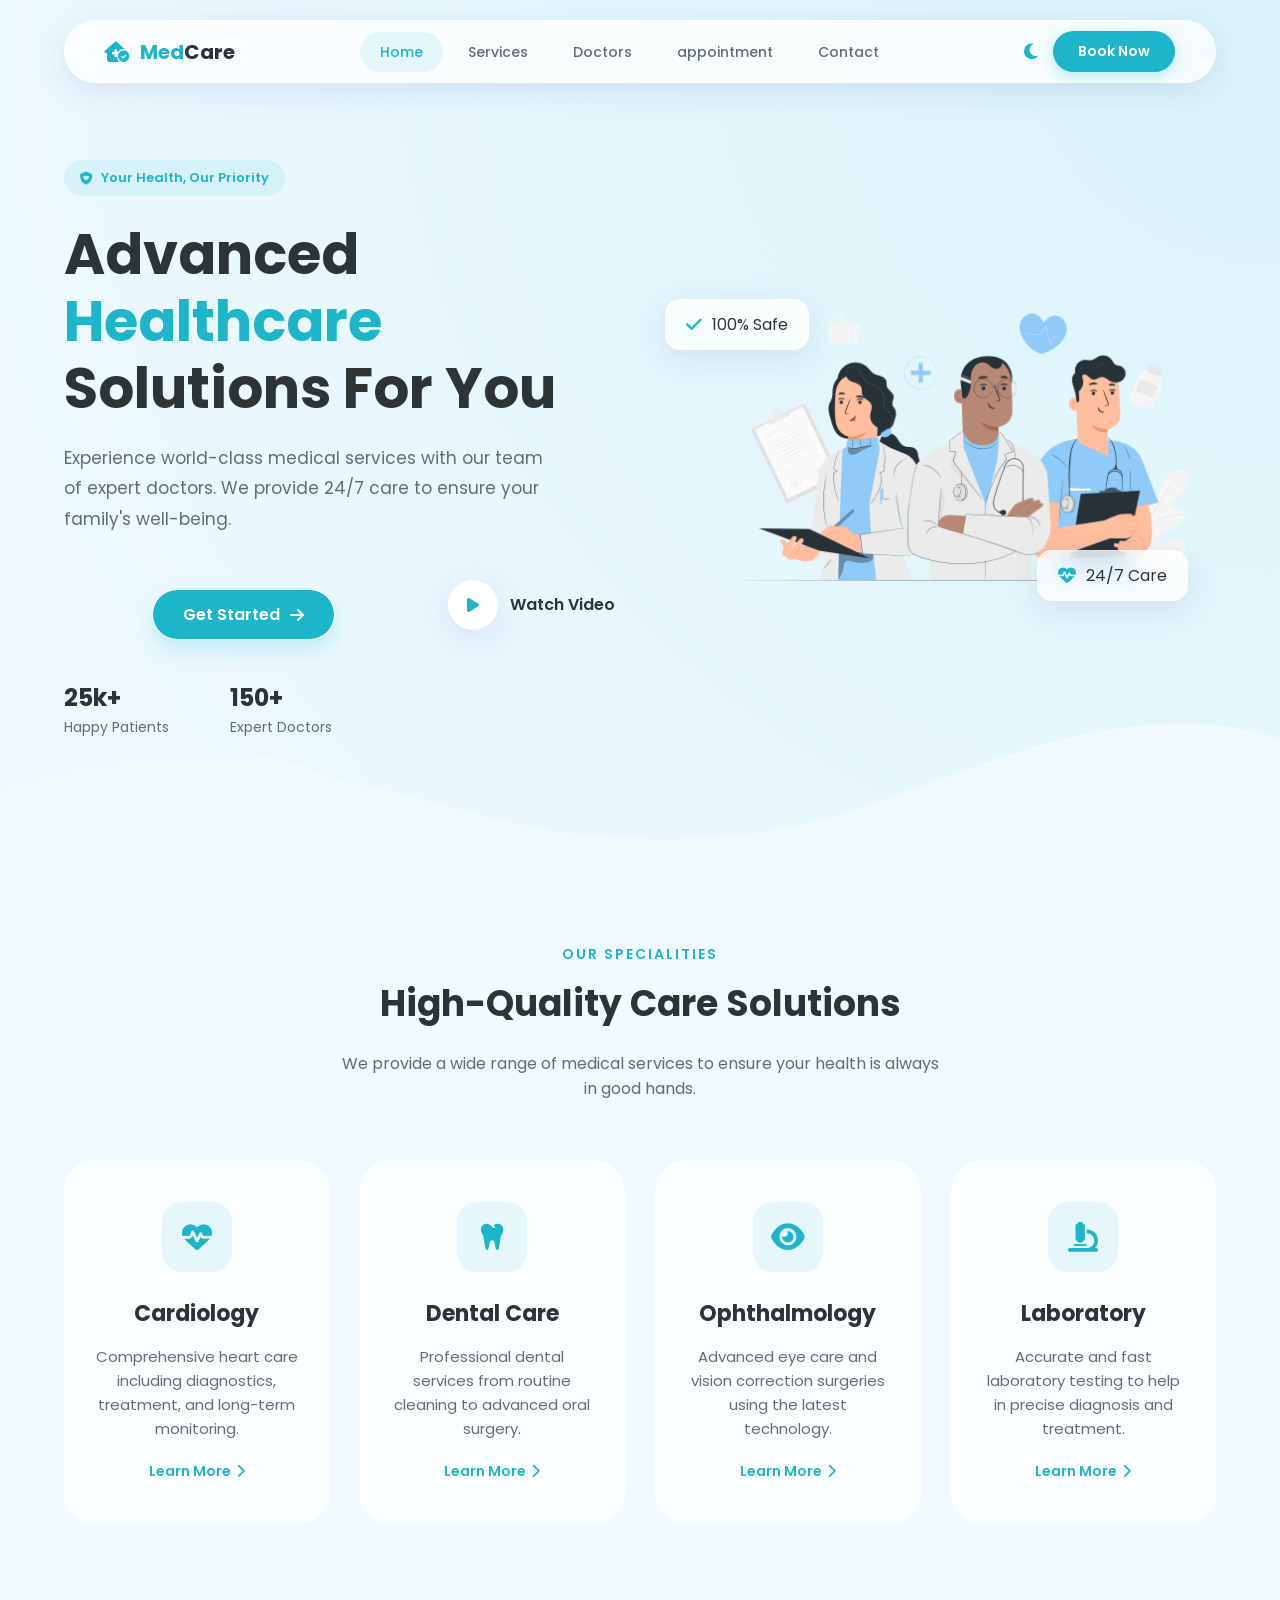
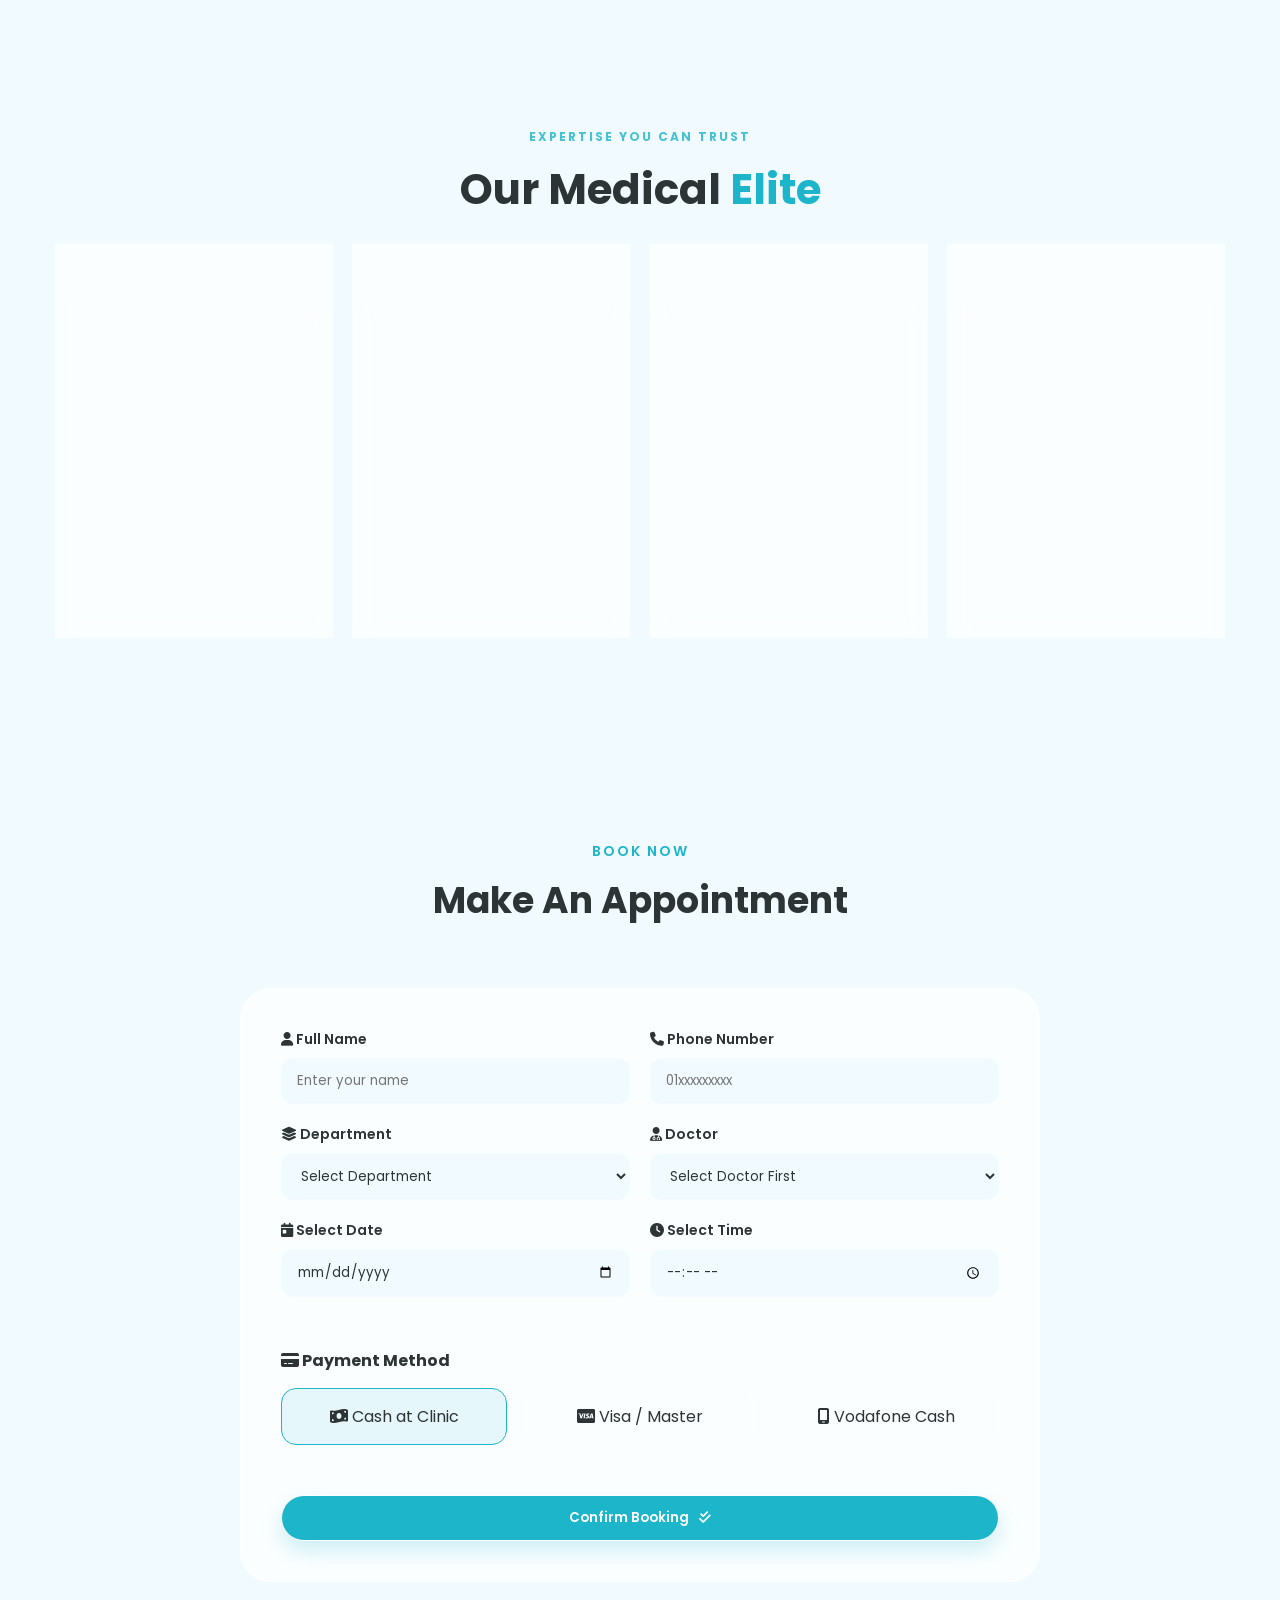
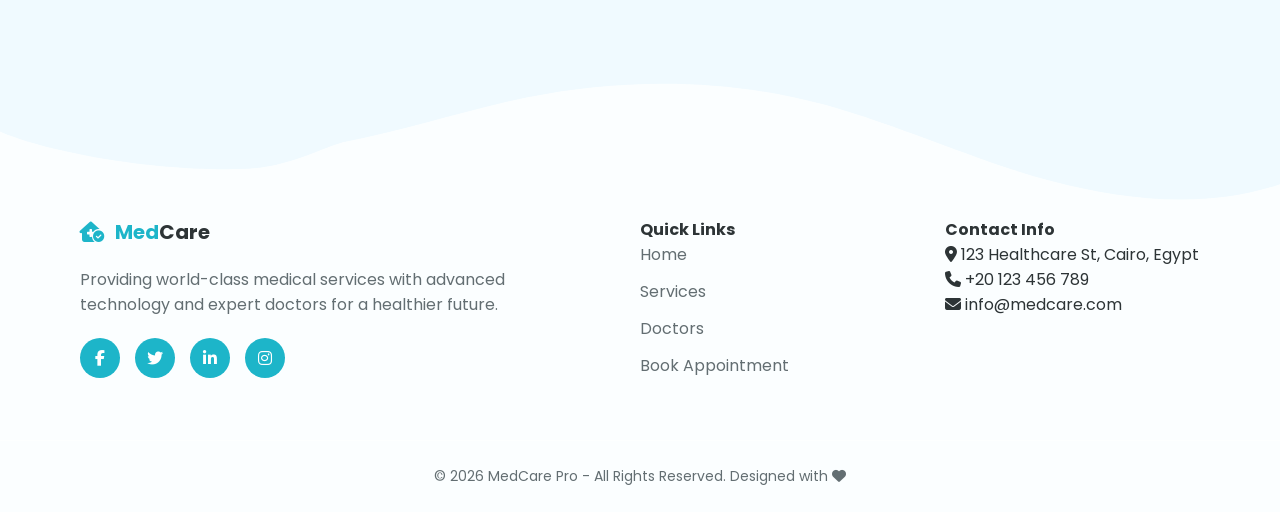
==== HOME.html @ 1df8dd37 "Initial commit for Al-Shifaa project" ====
<!DOCTYPE html>
<html lang="en">
<head>
    <meta charset="UTF-8">
    <meta name="viewport" content="width=device-width, initial-scale=1.0">
    <title>MedCare Pro | Future of Healthcare</title>
    <link rel="stylesheet" href="https://cdnjs.cloudflare.com/ajax/libs/font-awesome/6.5.1/css/all.min.css">
    <link href="https://fonts.googleapis.com/css2?family=Poppins:wght@300;400;600;700&display=swap" rel="stylesheet">
    <link rel="stylesheet" href="style.css">
</head>
<body>

    <nav class="navbar" id="main-nav">
        <div class="nav-container">
            <a href="#" class="logo" id="site-logo">
                <i class="fa-solid fa-house-medical-circle-check"></i>
                <span class="logo-text">Med<span>Care</span></span>
            </a>

            <ul class="nav-links">
                <li><a href="#home" class="nav-link active">Home</a></li>
                <li><a href="#services" class="nav-link">Services</a></li>
                <li><a href="#doctors" class="nav-link">Doctors</a></li>
                <li><a href="#appointment" class="nav-link">appointment</a></li>
                <li><a href="#Contact" class="nav-link">Contact</a></li>
            </ul>

            <div class="nav-actions">
                <button id="theme-btn" class="theme-btn" title="Toggle Mode">
                    <i class="fa-solid fa-moon"></i>
                </button>
                <a href="#appointment" class="cta-btn">Book Now</a>
            </div>

            <div class="menu-toggle" id="mobile-menu">
                <span></span>
                <span></span>
                <span></span>
            </div>
        </div>
    </nav>

<header class="hero" id="home">
    <div class="hero-container">
        <div class="hero-content">
            <div class="badge">
                <i class="fa-solid fa-shield-heart"></i>
                <span>Your Health, Our Priority</span>
            </div>
            <h1>Advanced <span>Healthcare</span> Solutions For You</h1>
            <p>Experience world-class medical services with our team of expert doctors. We provide 24/7 care to ensure your family's well-being.</p>
            
            <div class="hero-btns">
                <a href="#appointment" class="main-btn">
                    Get Started <i class="fa-solid fa-arrow-right"></i>
                </a>
                <a href="https://youtube.com" class="video-btn">
                    <span class="play-icon"><i class="fa-solid fa-play"></i></span>
                    Watch Video
                </a>
            </div>

            <div class="hero-stats">
                <div class="stat-item">
                    <h4>25k+</h4>
                    <p>Happy Patients</p>
                </div>
                <div class="stat-divider"></div>
                <div class="stat-item">
                    <h4>150+</h4>
                    <p>Expert Doctors</p>
                </div>
            </div>
        </div>

        <div class="hero-visual">
            <div class="image-wrapper">
                <img src="img/Doctors-pana.png" alt="Doctor" class="main-img">
                <div class="floating-card card-1">
                    <i class="fa-solid fa-check"></i>
                    <span>100% Safe</span>
                </div>
                <div class="floating-card card-2">
                    <i class="fa-solid fa-heart-pulse"></i>
                    <span>24/7 Care</span>
                </div>
            </div>
        </div>
    </div>

    <div class="hero-wave">
      <svg data-name="Layer 1" xmlns="http://www.w3.org/2000/svg" viewBox="0 0 1200 120" preserveAspectRatio="none" style="display: block;">
    <path d="M321.39,63.56c58,10.79,114.16,30.13,172,41.86,82.39,16.72,168.19,17.73,250.45.39C823.78,89,906.67,48,985.66,27.17c70.05-18.48,146.53-26.09,214.34-3V120H0V73.65C40,56,136.19,36.49,225.21,38.34,269.8,39.25,300.82,58,321.39,63.56Z" class="shape-fill"></path>
</svg>
    </div>
</header>

<section class="services" id="services">
    <div class="container">
        <div class="section-header">
            <span class="sub-title">Our Specialities</span>
            <h2>High-Quality Care Solutions</h2>
            <p>We provide a wide range of medical services to ensure your health is always in good hands.</p>
        </div>

        <div class="services-grid">
            <div class="service-card">
                <div class="icon-box">
                    <i class="fa-solid fa-heart-pulse"></i>
                </div>
                <h3>Cardiology</h3>
                <p>Comprehensive heart care including diagnostics, treatment, and long-term monitoring.</p>
                <a href="service-details.html?id=cardiology" class="read-more">Learn More <i class="fa-solid fa-chevron-right"></i></a>
            </div>

            <div class="service-card">
                <div class="icon-box">
                    <i class="fa-solid fa-tooth"></i>
                </div>
                <h3>Dental Care</h3>
                <p>Professional dental services from routine cleaning to advanced oral surgery.</p>
                <a href="service-details.html?id=dental" class="read-more">Learn More <i class="fa-solid fa-chevron-right"></i></a>
            </div>

            <div class="service-card">
                <div class="icon-box">
                    <i class="fa-solid fa-eye"></i>
                </div>
                <h3>Ophthalmology</h3>
                <p>Advanced eye care and vision correction surgeries using the latest technology.</p>
                <a href="service-details.html?id=ophthalmology" class="read-more">Learn More <i class="fa-solid fa-chevron-right"></i></a>
            </div>

            <div class="service-card">
                <div class="icon-box">
                    <i class="fa-solid fa-microscope"></i>
                </div>
                <h3>Laboratory</h3>
                <p>Accurate and fast laboratory testing to help in precise diagnosis and treatment.</p>
                <a href="service-details.html?id=laboratory" class="read-more">Learn More <i class="fa-solid fa-chevron-right"></i></a>
            </div>
        </div>
    </div>
</section>

<section class="doctors-ultra" id="doctors">
    <div class="container premium-layout">
        <div class="section-intro">
            <span class="ultra-tag">Expertise You Can Trust</span>
            <h2>Our Medical <span>Elite</span></h2>
        </div>

        <div class="ultra-grid">
            <div class="ultra-card card-blue">
                <div class="doc-image-wrap">
                    <img src="https://i.pravatar.cc/250?u=11">
                    <div class="doc-badge">Cardiology</div>
                </div>
                <div class="doc-details">
                    <h3>Dr. Sarah Ahmed</h3>
                    <p>Senior Specialist</p>
                    <div class="doc-stats">
                        <div class="stat"><span>15+</span><small>Exp</small></div>
                        <div class="stat"><span>2k</span><small>Patients</small></div>
                    </div>
                    <a href="doctor-details.html?id=sarah" class="view-btn">View Profile</a>
                </div>
            </div>

            <div class="ultra-card card-cyan">
                <div class="doc-image-wrap">
                    <img src="https://i.pravatar.cc/250?u=12">
                    <div class="doc-badge">Surgery</div>
                </div>
                <div class="doc-details">
                    <h3>Dr. Khaled Aly</h3>
                    <p>Heart Surgeon</p>
                    <div class="doc-stats">
                        <div class="stat"><span>12+</span><small>Exp</small></div>
                        <div class="stat"><span>1.5k</span><small>Surgery</small></div>
                    </div>
                    <a href="doctor-details.html?id=khaled" class="view-btn">View Profile</a>
                </div>
            </div>

            <div class="ultra-card card-teal">
                <div class="doc-image-wrap">
                    <img src="https://i.pravatar.cc/250?u=13">
                    <div class="doc-badge">Dental</div>
                </div>
                <div class="doc-details">
                    <h3>Dr. Mona Hassan</h3>
                    <p>Orthodontist</p>
                    <div class="doc-stats">
                        <div class="stat"><span>10+</span><small>Exp</small></div>
                        <div class="stat"><span>3k</span><small>Smiles</small></div>
                    </div>
                    <a href="doctor-details.html?id=mona" class="view-btn">View Profile</a>
                </div>
            </div>

            <div class="ultra-card card-violet">
                <div class="doc-image-wrap">
                    <img src="https://i.pravatar.cc/250?u=14">
                    <div class="doc-badge">Eyes</div>
                </div>
                <div class="doc-details">
                    <h3>Dr. Ahmed Yassin</h3>
                    <p>Eye Specialist</p>
                    <div class="doc-stats">
                        <div class="stat"><span>18+</span><small>Exp</small></div>
                        <div class="stat"><span>4k</span><small>Visits</small></div>
                    </div>
                    <a href="doctor-details.html?id=ahmed" class="view-btn">View Profile</a>
                </div>
            </div>
        </div>
    </div>
</section>


<section class="appointment" id="appointment">
    <div class="container premium-layout">
        <div class="section-header">
            <span class="sub-title">Book Now</span>
            <h2>Make An <span>Appointment</span></h2>
        </div>
        
        <div class="appointment-wrapper">
            <form id="bookingForm" class="booking-form">
                <div class="form-grid">
                    <div class="input-group">
                        <label><i class="fa-solid fa-user"></i> Full Name</label>
                        <input type="text" id="pName" placeholder="Enter your name" required minlength="3">
                    </div>
                    <div class="input-group">
                        <label><i class="fa-solid fa-phone"></i> Phone Number</label>
                        <input type="tel" placeholder="01xxxxxxxxx" maxlength="11" required>
                    </div>
                    <div class="input-group">
                        <label><i class="fa-solid fa-layer-group"></i> Department</label>
                        <select id="deptSelect" onchange="updateDoctors()" required>
                            <option value="">Select Department</option>
                            <option value="Cardiology">Cardiology</option>
                            <option value="Surgery">Surgery</option>
                            <option value="Dental">Dental</option>
                            <option value="Pediatrics">Pediatrics</option>
                        </select>
                    </div>
                    <div class="input-group">
                        <label><i class="fa-solid fa-user-doctor"></i> Doctor</label>
                        <select id="docSelect" required>
                            <option value="">Select Doctor First</option>
                        </select>
                    </div>
                    <div class="input-group">
                        <label><i class="fa-solid fa-calendar-day"></i> Select Date</label>
                        <input type="date" id="appDate" required>
                    </div>
                    <div class="input-group">
                        <label><i class="fa-solid fa-clock"></i> Select Time</label>
                        <input type="time" id="appTime" required>
                    </div>
                </div>

                <div class="payment-methods">
                    <h4><i class="fa-solid fa-credit-card"></i> Payment Method</h4>
                    <div class="payment-options">
                        <label class="pay-card">
                            <input type="radio" name="pay" value="cash" checked>
                            <div class="pay-info">
                                <i class="fa-solid fa-money-bill-wave"></i>
                                <span>Cash at Clinic</span>
                            </div>
                        </label>
                        <label class="pay-card">
                            <input type="radio" name="pay" value="visa">
                            <div class="pay-info">
                                <i class="fa-brands fa-cc-visa"></i>
                                <span>Visa / Master</span>
                            </div>
                        </label>
                        <label class="pay-card">
                            <input type="radio" name="pay" value="vodafone">
                            <div class="pay-info">
                                <i class="fa-solid fa-mobile-screen"></i>
                                <span>Vodafone Cash</span>
                            </div>
                        </label>
                    </div>

                    <div id="visaDetails" class="visa-inputs" style="display: none;">
                        <input type="text" placeholder="Card Number (16-digits)" maxlength="16">
                        <div class="small-inputs">
                            <input type="text" placeholder="MM/YY">
                            <input type="text" placeholder="CVV">
                        </div>
                    </div>

                    <div id="vodafoneDetails" class="visa-inputs" style="display: none;">
                        <input type="tel" placeholder="Transfer Number (010XXXXXXXX)" inputmode="numeric" maxlength="11" pattern="01[0-9]{9}">
                    </div>
                </div>

                <button type="submit" class="main-btn confirm-btn">Confirm Booking <i class="fa-solid fa-check-double"></i></button>
            </form>
        </div>
    </div>
</section>

<footer class="main-footer" id="Contact">
    <div class="footer-wave">
        <svg viewBox="0 0 1200 120" preserveAspectRatio="none">
            <path d="M321.39,56.44c58-10.79,114.16-30.13,172-41.86,82.39-16.72,168.19-17.73,250.45-.39C823.78,31,906.67,72,985.66,92.83c70.05,18.48,146.53,26.09,214.34,3V0H0V46.35C40,64,136.19,83.51,225.21,81.66,269.8,80.75,300.82,62,321.39,56.44Z" class="shape-fill"></path>
        </svg>
    </div>
    <div class="footer-container">
        <div class="footer-about">
            <a href="#" class="logo">
                <i class="fa-solid fa-house-medical-circle-check"></i>
                <span class="logo-text">Med<span>Care</span></span>
            </a>
            <p>Providing world-class medical services with advanced technology and expert doctors for a healthier future.</p>
            <div class="social-links">
                <a href="#"><i class="fa-brands fa-facebook-f"></i></a>
                <a href="#"><i class="fa-brands fa-twitter"></i></a>
                <a href="#"><i class="fa-brands fa-linkedin-in"></i></a>
                <a href="#"><i class="fa-brands fa-instagram"></i></a>
            </div>
        </div>
        <div class="footer-links">
            <h4>Quick Links</h4>
            <ul>
                <li><a href="#home">Home</a></li>
                <li><a href="#services">Services</a></li>
                <li><a href="#doctors">Doctors</a></li>
                <li><a href="#appointment">Book Appointment</a></li>
            </ul>
        </div>
        <div class="footer-contact">
            <h4>Contact Info</h4>
            <p><i class="fa-solid fa-location-dot"></i> 123 Healthcare St, Cairo, Egypt</p>
            <p><i class="fa-solid fa-phone"></i> +20 123 456 789</p>
            <p><i class="fa-solid fa-envelope"></i> info@medcare.com</p>
        </div>
    </div>
    <div class="footer-bottom">
        <p>&copy; 2026 MedCare Pro - All Rights Reserved. Designed with <i class="fa-solid fa-heart"></i></p>
    </div>
</footer>

<div id="successModal" class="modal">
    <div class="modal-content">
        <i class="fa-solid fa-circle-check"></i>
        <h3>🎉 Booking Confirmed!</h3>
        <p>
            Thank you for your trust 💙<br>
            Your request has been received and is being reviewed. We will contact you shortly to confirm the details.
        </p>
        <button onclick="closeModal()" class="main-btn">Got it 👌</button>
    </div>
</div>


    <script src="script.js"></script>
</body>
</html>
---- style.css ----
:root {
    /* ألوان الوضع الفاتح */
    --primary: #1db5c9;
    --primary-dark: #169aad;
    --bg-color: #f0faff;
    --nav-bg: rgba(255, 255, 255, 0.75);
    --text-color: #2d3436;
    --text-muted: #636e72;
    --glass-border: rgba(255, 255, 255, 0.3);
    --shadow: 0 8px 32px rgba(31, 38, 135, 0.1);
}

[data-theme="dark"] {
    /* ألوان الوضع الداكن */
    --bg-color: #0f172a;
    --nav-bg: rgba(30, 41, 59, 0.8);
    --text-color: #f1f5f9;
    --text-muted: #94a3b8;
    --glass-border: rgba(255, 255, 255, 0.1);
    --shadow: 0 8px 32px rgba(0, 0, 0, 0.4);
}

* {
    margin: 0; padding: 0; box-sizing: border-box;
    font-family: 'Poppins', sans-serif;
}

body {
    background-color: var(--bg-color);
    color: var(--text-color);
    transition: background 0.4s ease;
    height: 200vh; /* فقط لاختبار السكرول */
}

/* النافبار الزجاجي */
.navbar {
    position: fixed;
    top: 20px;
    left: 50%;
    transform: translateX(-50%);
    width: 90%;
    max-width: 1200px;
    background: var(--nav-bg);
    backdrop-filter: blur(12px);
    -webkit-backdrop-filter: blur(12px);
    border: 1px solid var(--glass-border);
    border-radius: 100px; /* شكل بيضاوي احترافي */
    padding: 10px 30px;
    z-index: 1000;
    box-shadow: var(--shadow);
    transition: all 0.4s cubic-bezier(0.175, 0.885, 0.32, 1.275);
}

/* حالة النافبار عند النزول (Shrink Effect) */
.navbar.scrolled {
    top: 10px; /* يفضل بعيد عن الحافة العلوية بشوية */
    width: 85%; /* يصغر شوية بلمسة جمالية */
    background: var(--nav-bg); /* زيادة التمويه */
    backdrop-filter: blur(15px);
    border: 1px solid var(--primary); /* إضافة إطار بلون البراند عند السكرول */
    box-shadow: 0 10px 30px rgba(0, 0, 0, 0.15); /* ظل أعمق */
    padding: 8px 25px;
}

.nav-container {
    display: flex;
    align-items: center;
    justify-content: space-between;
    width: 100%;
    padding: 0 10px;
}

/* اللوجو وحركة الهزاز */
.logo {
    display: flex;
    align-items: center;
    gap: 10px;
    text-decoration: none;
    color: var(--primary);
    font-size: 20px;
    font-weight: 700;
}

.logo:hover i {
    animation: shake 0.5s ease infinite;
}

@keyframes shake {
    0% { transform: rotate(0); }
    25% { transform: rotate(10deg); }
    50% { transform: rotate(-10deg); }
    100% { transform: rotate(0); }
}

.logo-text span { color: var(--text-color); }

/* الروابط */
.nav-links {
    display: flex;
    list-style: none;
    gap: 5px;
    margin-left: auto;
}

.nav-link {
    text-decoration: none;
    color: var(--text-muted);
    font-size: 14px;
    font-weight: 500;
    padding: 10px 20px;
    border-radius: 50px;
    transition: 0.3s;
}

.nav-link:hover, .nav-link.active {
    color: var(--primary);
    background: rgba(29, 181, 201, 0.1);
}

/* زر التبديل والـ CTA */
.nav-actions {
    display: flex;
    align-items: center;
    gap: 15px;
    margin-left: auto;
}

.theme-btn {
    background: none;
    border: none;
    color: var(--primary);
    font-size: 18px;
    cursor: pointer;
    transition: transform 0.3s;
}

.theme-btn:hover { transform: scale(1.2); }

.cta-btn {
    background: var(--primary);
    color: #fff;
    text-decoration: none;
    padding: 10px 25px;
    border-radius: 50px;
    font-size: 14px;
    font-weight: 600;
    box-shadow: 0 4px 15px rgba(29, 181, 201, 0.3);
    transition: 0.3s;
}

.cta-btn:hover {
    background: var(--primary-dark);
    transform: translateY(-2px);
    box-shadow: 0 6px 20px rgba(29, 181, 201, 0.4);
}


/* تنسيق الهيدر الأساسي */
.hero {
    position: relative;
    padding: 160px 0 100px;
    background: radial-gradient(circle at top right, rgba(29, 181, 201, 0.1), transparent);
    overflow: hidden;
}

.hero-container {
    width: 90%;
    max-width: 1200px;
    margin: 0 auto;
    display: flex;
    align-items: center;
    gap: 50px;
}

/* المحتوى النصي */
.hero-content { flex: 1; }

.badge {
    display: inline-flex;
    align-items: center;
    gap: 8px;
    padding: 8px 16px;
    background: rgba(29, 181, 201, 0.1);
    color: var(--primary);
    border-radius: 50px;
    font-size: 13px;
    font-weight: 600;
    margin-bottom: 25px;
}

.hero-content h1 {
    font-size: 56px;
    line-height: 1.2;
    font-weight: 700;
    margin-bottom: 20px;
    color: var(--text-color);
}

.hero-content h1 span { color: var(--primary); }

.hero-content p {
    font-size: 17px;
    color: var(--text-muted);
    margin-bottom: 35px;
    max-width: 500px;
    line-height: 1.8;
}

/* الأزرار */
.hero-btns {
    display: flex;
    align-items: center;
    gap: 25px;
    margin-bottom: 40px;
}

.main-btn {
    padding: 15px 35px;
    background: var(--primary);
    color: white;
    border-radius: 50px;
    text-decoration: none;
    font-weight: 600;
    display: flex;
    align-items: center;
    gap: 10px;
    box-shadow: 0 10px 20px rgba(29, 181, 201, 0.2);
    transition: 0.3s;
}

.main-btn:hover {
    transform: translateY(-3px);
    box-shadow: 0 15px 30px rgba(29, 181, 201, 0.3);
}

.video-btn {
    display: flex;
    align-items: center;
    gap: 12px;
    text-decoration: none;
    color: var(--text-color);
    font-weight: 600;
}

.play-icon {
    width: 50px;
    height: 50px;
    background: white;
    color: var(--primary);
    display: grid;
    place-items: center;
    border-radius: 50%;
    box-shadow: var(--shadow);
    transition: 0.3s;
}

.video-btn:hover .play-icon { background: var(--primary); color: white; }

/* الإحصائيات */
.hero-stats {
    display: flex;
    align-items: center;
    gap: 30px;
}

.stat-item h4 { font-size: 24px; color: var(--text-color); }
.stat-item p { font-size: 14px; margin: 0; }
.stat-divider { width: 1px; height: 40px; background: var(--glass-border); }

/* الجزء البصري والأنيميشن */
.hero-visual { flex: 1; position: relative; }
.image-wrapper { position: relative; width: 100%; text-align: right; }
.main-img { width: 90%; animation: float 6s ease-in-out infinite; }

@keyframes float {
    0%, 100% { transform: translateY(0); }
    50% { transform: translateY(-20px); }
}

.floating-card {
    position: absolute;
    background: var(--nav-bg);
    backdrop-filter: blur(10px);
    padding: 12px 20px;
    border-radius: 15px;
    display: flex;
    align-items: center;
    gap: 10px;
    box-shadow: var(--shadow);
    border: 1px solid var(--glass-border);
    animation: float 4s ease-in-out infinite alternate;
}

.card-1 { top: 20%; left: 0; }
.card-2 { bottom: 20%; right: 5%; animation-delay: 1s; }
.floating-card i { color: var(--primary); font-size: 18px; }

/* الموجة السفلية */
.hero-wave {
    position: absolute;
    bottom: 0;
    left: 0;
    width: 100%;
    line-height: 0;
}
.hero-wave .shape-fill { fill: var(--bg-color); }

/* للموبايل */
@media (max-width: 992px) {
    .hero-container { flex-direction: column; text-align: center; }
    .hero-content h1 { font-size: 40px; }
    .hero-content p { margin: 0 auto 30px; }
    .hero-btns { justify-content: center; }
    .hero-stats { justify-content: center; }
    .hero-visual { margin-top: 50px; }
}

/* سكشن الخدمات */
.services {
    padding: 100px 0;
    background-color: var(--bg-color);
}

.section-header {
    text-align: center;
    margin-bottom: 60px;
}

.sub-title {
    color: var(--primary);
    font-weight: 600;
    letter-spacing: 2px;
    text-transform: uppercase;
    font-size: 14px;
}

.section-header h2 {
    font-size: 36px;
    margin: 10px 0 20px;
    color: var(--text-color);
}

.section-header p {
    color: var(--text-muted);
    max-width: 600px;
    margin: 0 auto;
}

/* توزيع الكروت */
.services-grid {
    display: grid;
    grid-template-columns: repeat(auto-fit, minmax(250px, 1fr));
    gap: 30px;
    width: 90%;
    max-width: 1200px;
    margin: 0 auto;
}

/* تصميم الكارت */
.service-card {
    background: var(--nav-bg);
    padding: 40px 30px;
    border-radius: 30px;
    border: 1px solid var(--glass-border);
    text-align: center;
    transition: all 0.4s ease;
    cursor: pointer;
    position: relative;
    overflow: hidden;
}

.service-card:hover {
    transform: translateY(-15px);
    background: var(--primary);
    border-color: var(--primary);
}

/* تغيير ألوان العناصر عند الـ Hover */
.service-card:hover h3, 
.service-card:hover p,
.service-card:hover .read-more {
    color: white !important;
}

.icon-box {
    width: 70px;
    height: 70px;
    background: rgba(29, 181, 201, 0.1);
    color: var(--primary);
    border-radius: 20px;
    display: grid;
    place-items: center;
    font-size: 30px;
    margin: 0 auto 25px;
    transition: 0.4s;
}

.service-card:hover .icon-box {
    background: rgba(255, 255, 255, 0.2);
    color: white;
    transform: rotateY(360deg);
}

.service-card h3 {
    font-size: 22px;
    margin-bottom: 15px;
    color: var(--text-color);
}

.service-card p {
    font-size: 15px;
    color: var(--text-muted);
    line-height: 1.6;
    margin-bottom: 20px;
}

.read-more {
    text-decoration: none;
    color: var(--primary);
    font-weight: 600;
    font-size: 14px;
    display: flex;
    align-items: center;
    justify-content: center;
    gap: 5px;
}


/* Doctors Section Styling */
.doctors-ultra {
    padding: 100px 0;
    background: var(--bg-color);
    overflow: hidden;
}


.premium-layout {
    max-width: 1250px; 
    margin: 0 auto;
    padding: 0 40px; 
}

.section-intro { text-align: center; margin-bottom: 80px; }
.ultra-tag { color: var(--primary); font-weight: 700; text-transform: uppercase; font-size: 12px; letter-spacing: 2px; opacity: 0.8; }
.section-intro h2 { font-size: 42px; color: var(--text-color); margin-top: 10px; }
.section-intro h2 span { color: var(--primary); }

/* شبكة الكروت - 4 أعمدة متساوية */
.ultra-grid {
    display: grid;
    grid-template-columns: repeat(4, 1fr);
    gap: 20px;
}

/* تصميم الكارت الزجاجي المصغر */
.ultra-card {
    background: var(--nav-bg);
    backdrop-filter: blur(10px);
    border-radius: 25px;
    padding: 30px 15px 25px;
    border: 1px solid var(--glass-border);
    transition: 0.4s ease;
    text-align: center;
    position: relative;
}

.ultra-card:hover {
    transform: translateY(-10px);
    border-color: var(--primary);
    box-shadow: 0 15px 35px rgba(0,0,0,0.1);
}

/* صورة الدكتور الطافية */
.doc-image-wrap {
    width: 130px; /* حجم أصغر متناسق */
    height: 130px;
    margin: -65px auto 20px;
    position: relative;
}

.doc-image-wrap img {
    width: 100%;
    height: 100%;
    border-radius: 50%;
    object-fit: cover;
    border: 6px solid var(--nav-bg);
    box-shadow: 0 8px 20px rgba(0,0,0,0.15);
}

.doc-badge {
    position: absolute; bottom: 5px; right: -5px;
    background: var(--primary); color: white;
    padding: 4px 12px; border-radius: 12px; font-size: 10px; font-weight: 700;
}

/* النصوص والبيانات */
.doc-details h3 { font-size: 18px; color: var(--text-color); margin-bottom: 5px; }
.doc-details p { font-size: 13px; color: var(--text-muted); margin-bottom: 15px; }

.doc-stats {
    display: flex; justify-content: center; gap: 20px;
    padding-top: 15px; margin-bottom: 20px;
    border-top: 1px solid var(--glass-border);
}

.stat span { display: block; font-size: 16px; font-weight: 700; color: var(--text-color); }
.stat small { font-size: 10px; color: var(--text-muted); text-transform: uppercase; }

/* زر View Profile */
.view-btn {
    display: inline-flex;
    align-items: center;
    gap: 8px;
    padding: 10px 22px;
    background: rgba(29, 181, 201, 0.1);
    color: var(--primary);
    text-decoration: none;
    border-radius: 50px;
    font-size: 13px;
    font-weight: 600;
    border: 1px solid var(--primary);
    transition: 0.3s;
}

.view-btn:hover {
    background: var(--primary);
    color: white;
}

.view-btn i { font-size: 11px; }

/* Responsive */
@media (max-width: 1100px) { .ultra-grid { grid-template-columns: repeat(2, 1fr); } }
@media (max-width: 650px) { 
    .ultra-grid { grid-template-columns: 1fr; }
    .premium-layout { padding: 0 20px; }
    .ultra-card { margin-top: 50px; }
}


/* Appointment Styling */
.appointment { padding: 100px 0; }
.appointment-wrapper {
    max-width: 800px;
    margin: 0 auto;
    background: var(--nav-bg);
    padding: 40px;
    border-radius: 30px;
    border: 1px solid var(--glass-border);
}
.form-grid {
    display: grid;
    grid-template-columns: repeat(2, 1fr);
    gap: 20px;
    margin-bottom: 30px;
}
.input-group label { display: block; margin-bottom: 8px; font-size: 14px; font-weight: 600; }
.input-group input, .input-group select {
    width: 100%;
    padding: 12px 15px;
    border-radius: 12px;
    border: 1px solid var(--glass-border);
    background: var(--bg-color);
    color: var(--text-color);
}
.payment-methods { margin: 30px 0; border-top: 1px solid var(--glass-border); padding-top: 20px; }
.payment-options { display: flex; gap: 20px; margin-top: 15px; }
.pay-card {
    flex: 1;
    cursor: pointer;
    position: relative;
}
.pay-card input { display: none; }
.pay-info {
    padding: 15px;
    border: 1px solid var(--glass-border);
    border-radius: 15px;
    text-align: center;
    transition: 0.3s;
}
.pay-card input:checked + .pay-info {
    border-color: var(--primary);
    background: rgba(29, 181, 201, 0.1);
}
.visa-inputs { margin-top: 15px; display: flex; flex-direction: column; gap: 10px; padding: 20px ; border-radius: 12px; }
.visa-inputs input{
width: 100%;
padding: 12px 15px;
border-radius:12px ;
border:1px solid var(--glass-border) ;
background: var(--bg-color);
color: var(--text-color);
margin: 10px;
}
.small-inputs { display: grid; grid-template-columns: 1fr 1fr; gap: 10px; }
.confirm-btn { width: 100%; justify-content: center; border: none; cursor: pointer; }
.confirm-btn:hover{box-shadow:0 0 7px var(--primary) ;}



/* Footer Styling */
.main-footer { background: var(--nav-bg); position: relative;  }

.footer-wave .shape-fill { fill: var(--bg-color); }
.footer-container {
    max-width: 1200px;
    margin: 0 auto;
    display: grid;
    grid-template-columns: 2fr 1fr 1fr;
    gap: 50px;
    padding: 0 40px 50px;
}
.footer-about p { margin: 20px 0; color: var(--text-muted); line-height: 1.6; }
.social-links { display: flex; gap: 15px; }
.social-links a {
    width: 40px; height: 40px; border-radius: 50%;
    background: var(--primary); color: white;
    display: grid; place-items: center; text-decoration: none; transition: 0.3s;
}
.social-links a:hover{
    background: #169aad;
    box-shadow: 0 0 7px var(--primary) ;
}
.footer-links ul { list-style: none; }
.footer-links ul li { margin-bottom: 12px; }
.footer-links a { text-decoration: none; color: var(--text-muted); transition: 0.3s; }
.footer-links a:hover { color: var(--primary); padding-left: 5px; }
.footer-bottom { text-align: center; padding: 25px; border-top: 1px solid var(--glass-border); color: var(--text-muted); font-size: 14px; }

/* Modal */
.modal {
    position: fixed; top: 0; left: 0; width: 100%; height: 100%;
    background: rgba(0,0,0,0.6); backdrop-filter: blur(5px);
    display: none; place-items: center; z-index: 2000;
}
.modal-content {
    background: var(--nav-bg); padding: 40px; border-radius: 30px;
    text-align: center; border: 1px solid var(--primary); animation: pop 0.4s cubic-bezier(0.68, -0.55, 0.265, 1.55);
}
.main-btn{
    padding: 12px 30px;
    background: var(--primary);
    color: white;
    border-radius: 50px;
    text-decoration: none;
    font-weight: 600;
    display: inline-flex;
    align-items: center;
    gap: 10px;
    box-shadow: 0 10px 20px rgba(29, 181, 201, 0.2) ;
    margin: 20px auto 0;
    border: 1px solid ;
}

@keyframes pop { from { transform: scale(0.5); } to { transform: scale(1); } }
.modal-content i { font-size: 60px; color: #2ecc71; margin-bottom: 20px; }
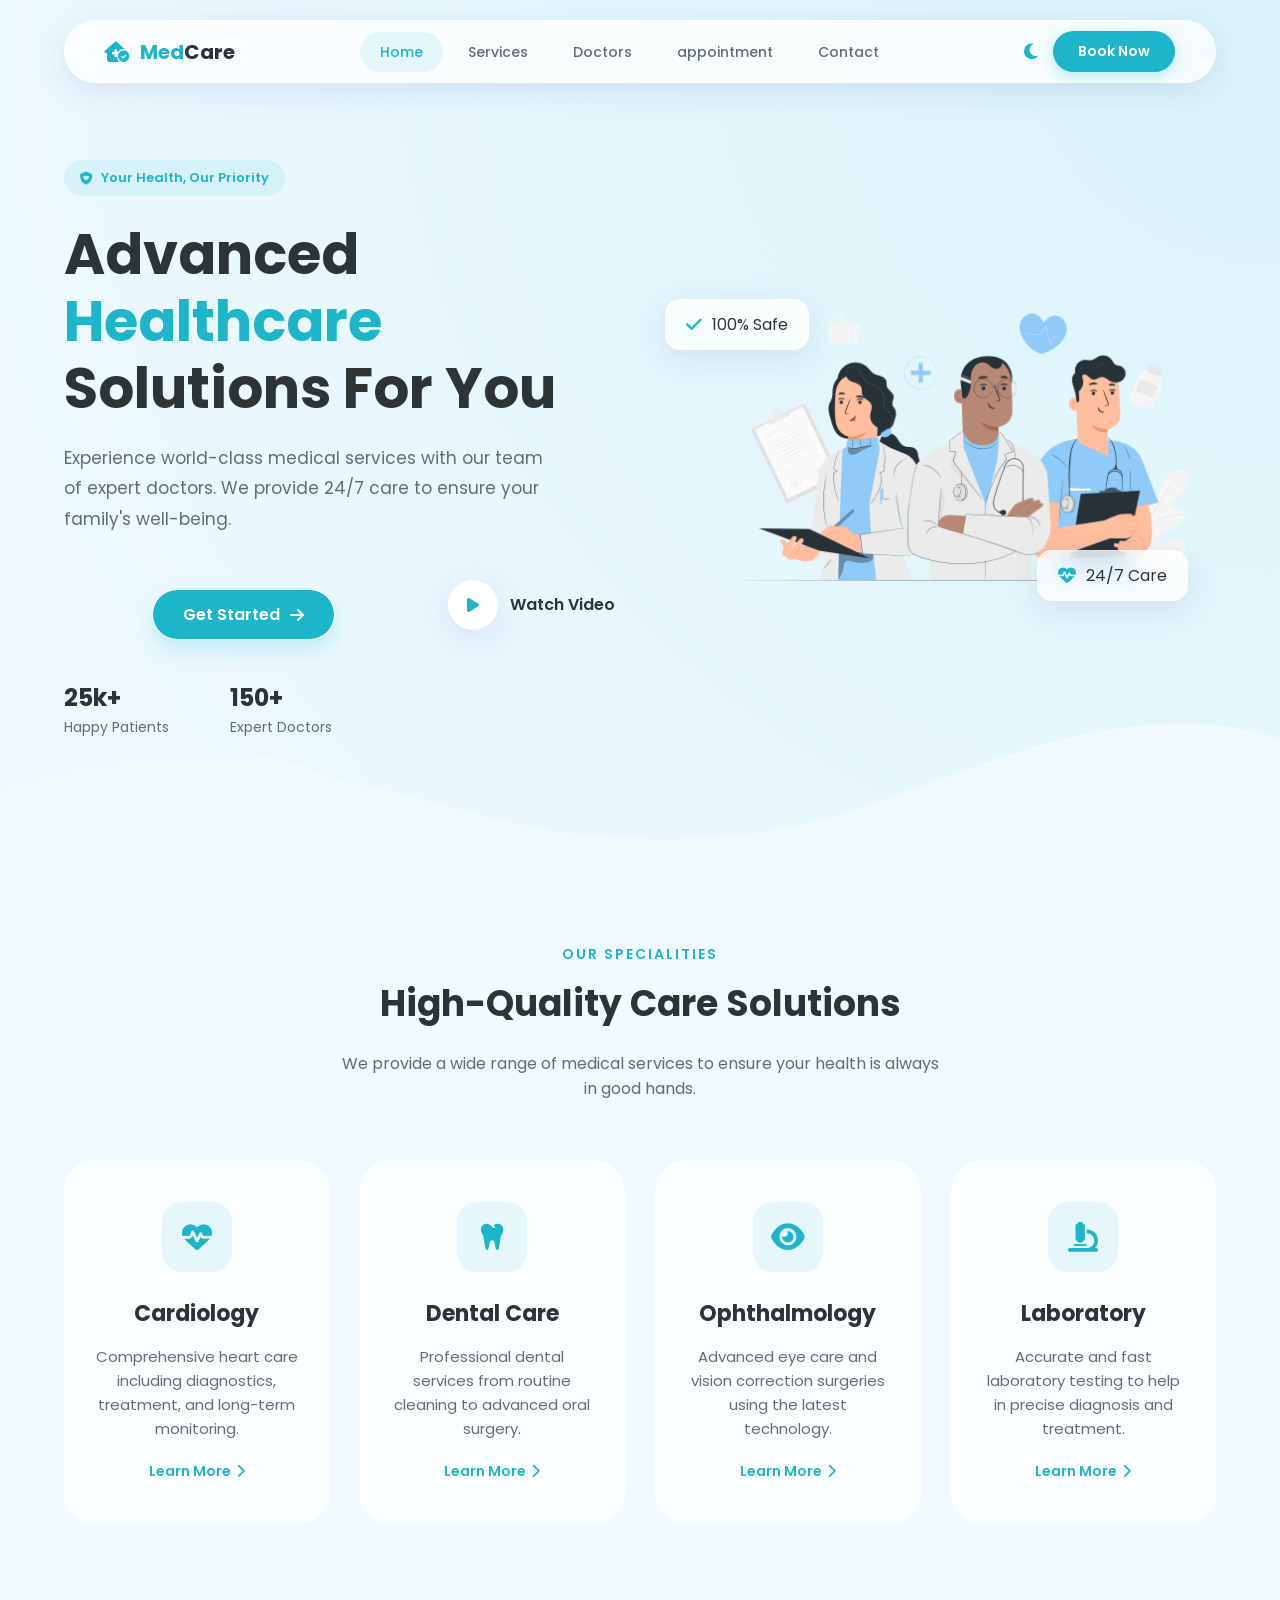
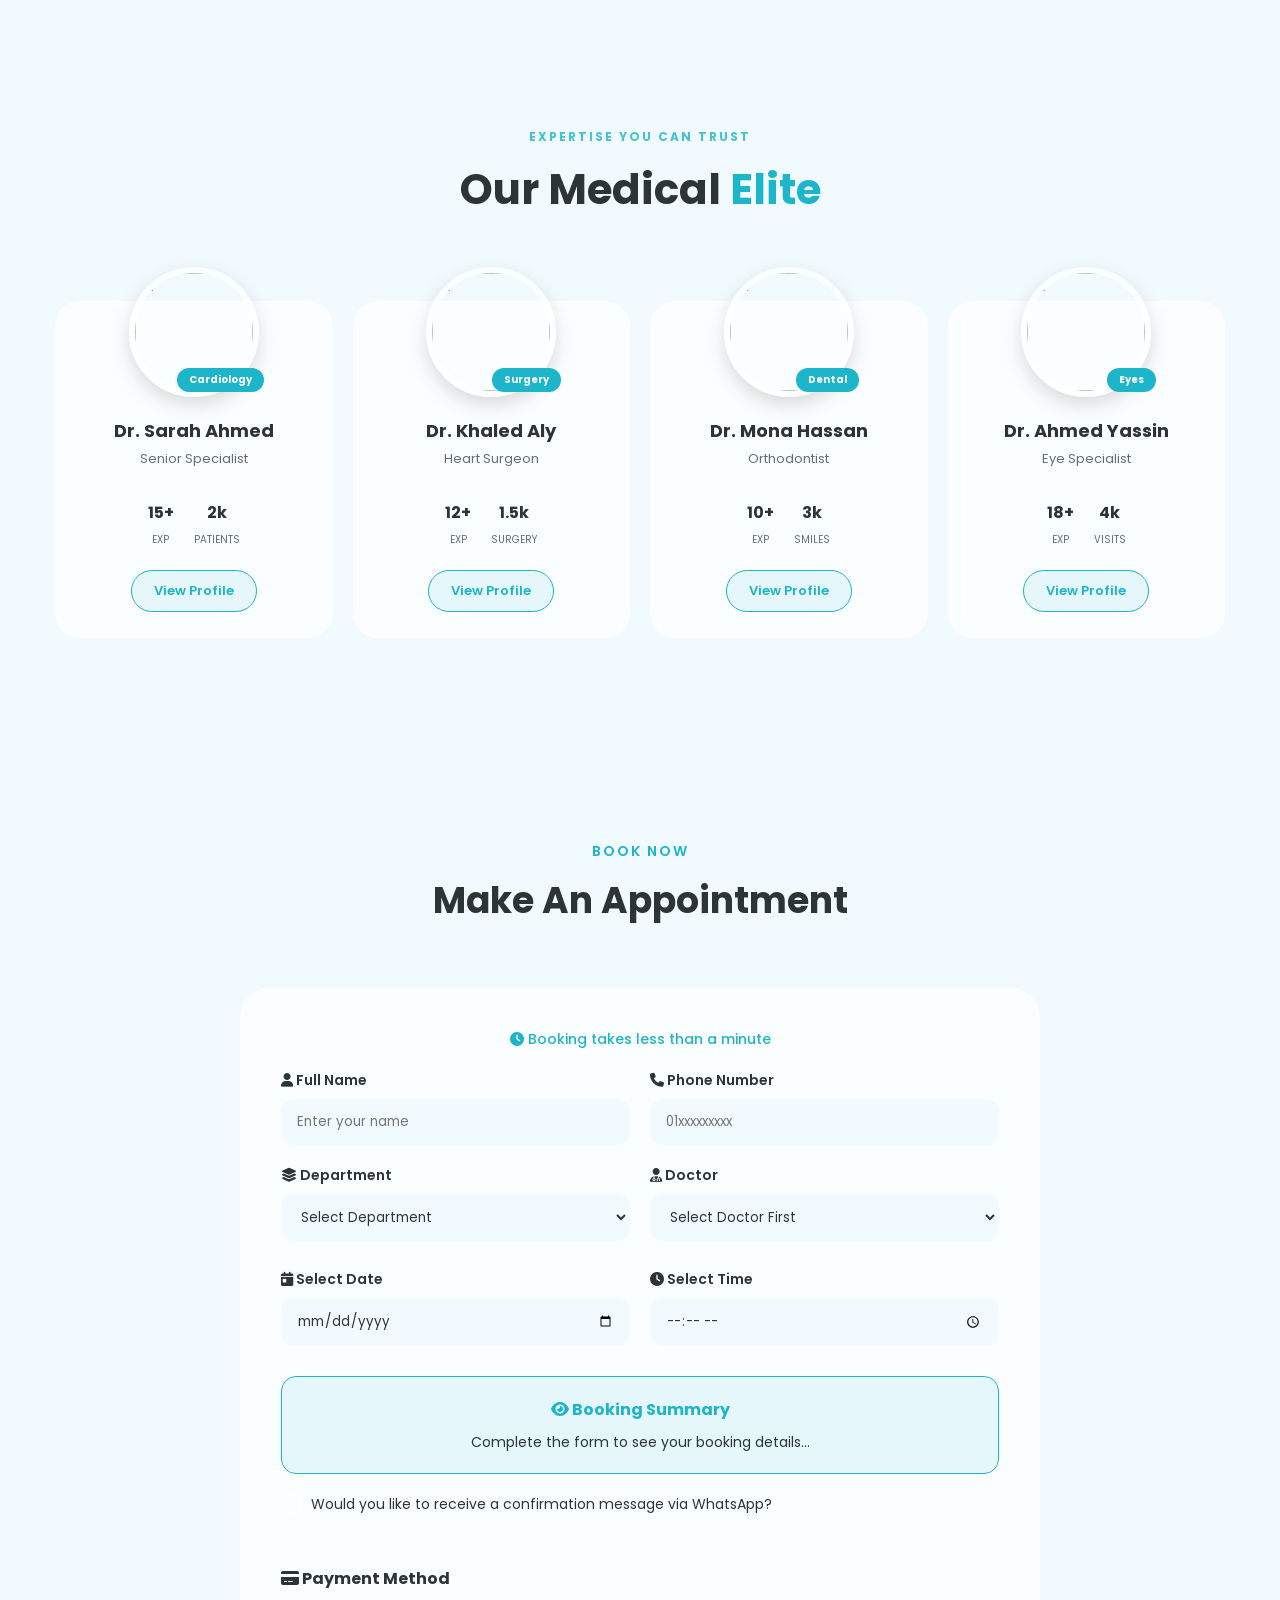
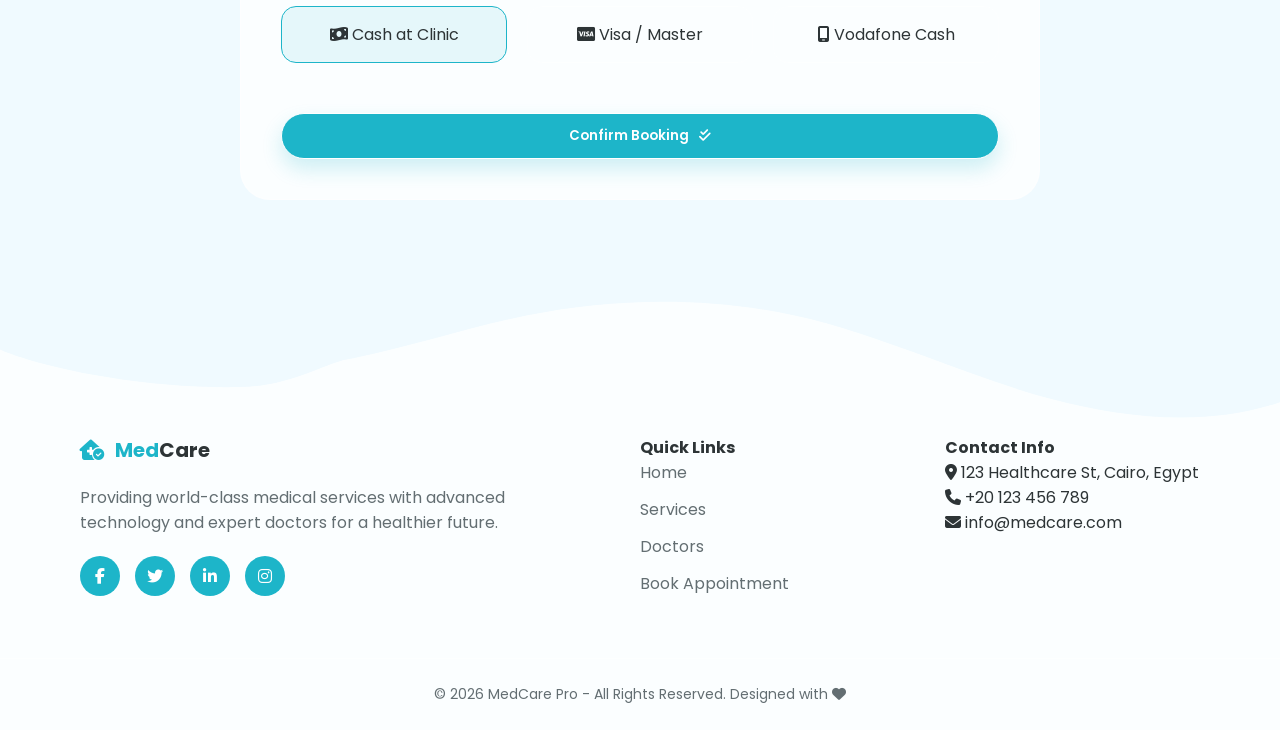
==== commit 69914e08: "update website" ====
--- a/HOME.html
+++ b/HOME.html
@@ -227,15 +227,22 @@
         </div>
         
         <div class="appointment-wrapper">
+            <div class="time-indicator">
+                <i class="fa-solid fa-clock"></i>
+                <span> Booking takes less than a minute</span>
+            </div>
+            
             <form id="bookingForm" class="booking-form">
                 <div class="form-grid">
                     <div class="input-group">
                         <label><i class="fa-solid fa-user"></i> Full Name</label>
                         <input type="text" id="pName" placeholder="Enter your name" required minlength="3">
+                        <span class="validation-icon" id="nameValidation"></span>
                     </div>
                     <div class="input-group">
                         <label><i class="fa-solid fa-phone"></i> Phone Number</label>
-                        <input type="tel" placeholder="01xxxxxxxxx" maxlength="11" required>
+                        <input type="tel" id="pPhone" placeholder="01xxxxxxxxx" maxlength="11" required>
+                        <span class="validation-icon" id="phoneValidation"></span>
                     </div>
                     <div class="input-group">
                         <label><i class="fa-solid fa-layer-group"></i> Department</label>
@@ -246,21 +253,41 @@
                             <option value="Dental">Dental</option>
                             <option value="Pediatrics">Pediatrics</option>
                         </select>
+                        <span class="validation-icon" id="deptValidation"></span>
                     </div>
                     <div class="input-group">
                         <label><i class="fa-solid fa-user-doctor"></i> Doctor</label>
-                        <select id="docSelect" required>
+                        <select id="docSelect" onchange="updateConsultationFee()" required>
                             <option value="">Select Doctor First</option>
                         </select>
+                        <span class="validation-icon" id="docValidation"></span>
+                        <div class="fee-display" id="feeDisplay"></div>
                     </div>
                     <div class="input-group">
                         <label><i class="fa-solid fa-calendar-day"></i> Select Date</label>
-                        <input type="date" id="appDate" required>
+                        <input type="date" id="appDate" onchange="checkDoubleBooking()" required>
+                        <span class="validation-icon" id="dateValidation"></span>
                     </div>
                     <div class="input-group">
                         <label><i class="fa-solid fa-clock"></i> Select Time</label>
-                        <input type="time" id="appTime" required>
-                    </div>
+                        <input type="time" id="appTime" onchange="checkDoubleBooking()" required>
+                        <span class="validation-icon" id="timeValidation"></span>
+                    </div>
+                </div>
+
+                <!-- Live Summary Card -->
+                <div class="live-summary" id="liveSummary">
+                    <h4><i class="fa-solid fa-eye"></i> Booking Summary</h4>
+                    <p id="summaryText">Complete the form to see your booking details...</p>
+                </div>
+
+                <!-- WhatsApp Reminder Checkbox -->
+                <div class="whatsapp-reminder">
+                    <label class="checkbox-label">
+                        <input type="checkbox" id="whatsappReminder">
+                        <span class="checkmark"></span>
+                       Would you like to receive a confirmation message via WhatsApp?
+                    </label>
                 </div>
 
                 <div class="payment-methods">
--- a/style.css
+++ b/style.css
@@ -596,7 +596,151 @@
 .confirm-btn { width: 100%; justify-content: center; border: none; cursor: pointer; }
 .confirm-btn:hover{box-shadow:0 0 7px var(--primary) ;}
 
-
+/* Time Indicator */
+.time-indicator {
+    text-align: center;
+    margin-bottom: 20px;
+    color: var(--primary);
+    font-size: 14px;
+    font-weight: 500;
+}
+
+/* Validation Icons */
+.validation-icon {
+    position: absolute;
+    right: 15px;
+    top: 50%;
+    transform: translateY(-50%);
+    font-size: 16px;
+    display: none;
+}
+
+.validation-icon.valid {
+    color: #10b981;
+    display: block;
+}
+
+.validation-icon.invalid {
+    color: #ef4444;
+    display: block;
+}
+
+.input-group {
+    position: relative;
+}
+
+/* Fee Display */
+.fee-display {
+    margin-top: 8px;
+    font-size: 12px;
+    color: var(--primary);
+    font-weight: 600;
+}
+
+/* Live Summary */
+.live-summary {
+    background: rgba(29, 181, 201, 0.1);
+    border: 1px solid var(--primary);
+    border-radius: 15px;
+    padding: 20px;
+    margin: 20px 0;
+    text-align: center;
+}
+
+.live-summary h4 {
+    color: var(--primary);
+    margin-bottom: 10px;
+    font-size: 16px;
+}
+
+.live-summary p {
+    color: var(--text-color);
+    font-size: 14px;
+    line-height: 1.5;
+}
+
+/* WhatsApp Reminder */
+.whatsapp-reminder {
+    margin: 20px 0;
+}
+
+.checkbox-label {
+    display: flex;
+    align-items: center;
+    cursor: pointer;
+    font-size: 14px;
+    color: var(--text-color);
+}
+
+.checkbox-label input {
+    display: none;
+}
+
+.checkmark {
+    width: 20px;
+    height: 20px;
+    border: 2px solid var(--glass-border);
+    border-radius: 4px;
+    margin-right: 10px;
+    position: relative;
+    transition: 0.3s;
+}
+
+.checkbox-label input:checked + .checkmark {
+    background: var(--primary);
+    border-color: var(--primary);
+}
+
+.checkbox-label input:checked + .checkmark::after {
+    content: '✓';
+    position: absolute;
+    top: 50%;
+    left: 50%;
+    transform: translate(-50%, -50%);
+    color: white;
+    font-size: 12px;
+    font-weight: bold;
+}
+
+/* Toast Notifications */
+.toast {
+    position: fixed;
+    top: 20px;
+    right: 20px;
+    background: var(--nav-bg);
+    border: 1px solid var(--glass-border);
+    border-radius: 15px;
+    padding: 15px 20px;
+    box-shadow: var(--shadow);
+    backdrop-filter: blur(10px);
+    z-index: 3000;
+    max-width: 400px;
+    animation: slideIn 0.3s ease;
+}
+
+.toast.success {
+    border-color: #10b981;
+}
+
+.toast.error {
+    border-color: #ef4444;
+}
+
+.toast h4 {
+    margin: 0 0 5px 0;
+    font-size: 16px;
+}
+
+.toast p {
+    margin: 0;
+    font-size: 14px;
+    color: var(--text-muted);
+}
+
+@keyframes slideIn {
+    from { transform: translateX(100%); opacity: 0; }
+    to { transform: translateX(0); opacity: 1; }
+}
 
 /* Footer Styling */
 .main-footer { background: var(--nav-bg); position: relative;  }
@@ -654,3 +798,6 @@
 
 @keyframes pop { from { transform: scale(0.5); } to { transform: scale(1); } }
 .modal-content i { font-size: 60px; color: #2ecc71; margin-bottom: 20px; }
+
+
+
